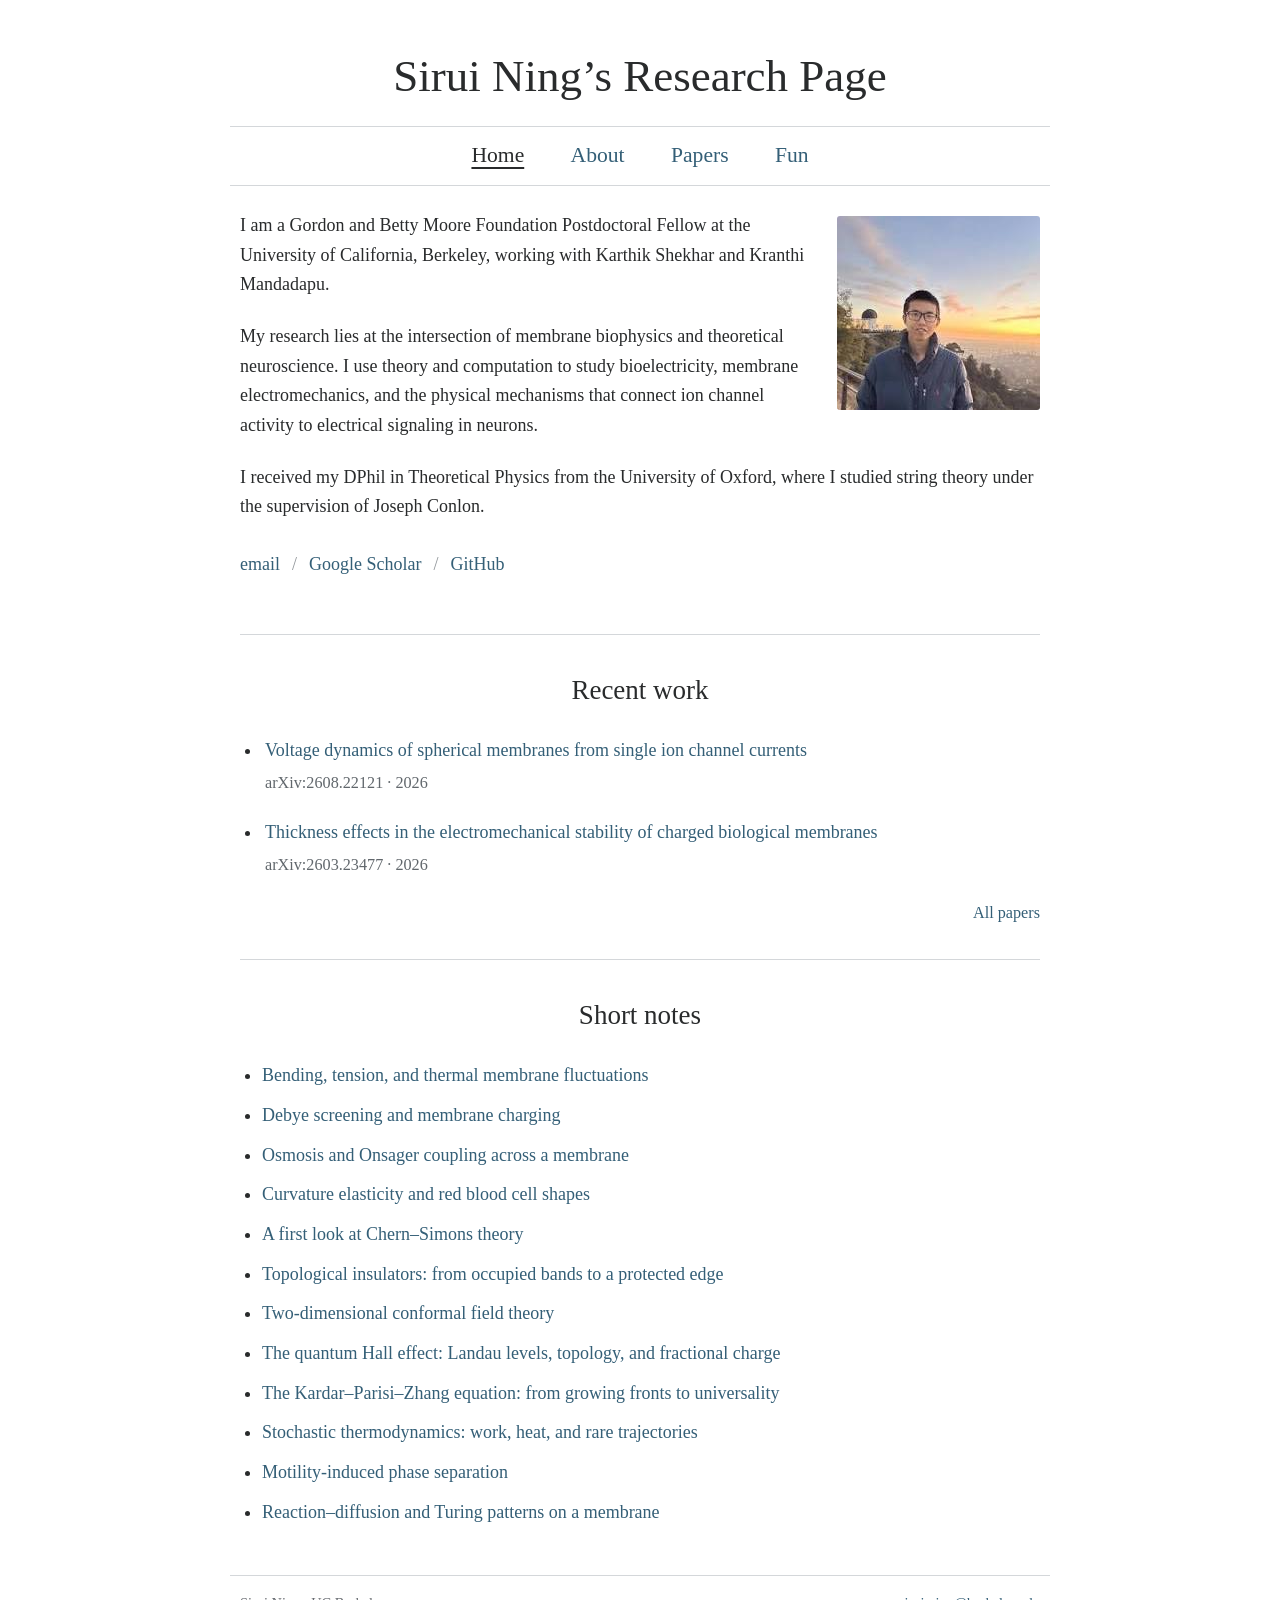
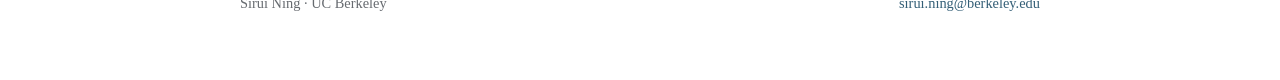
==== index.html @ 6ec88bf2 "Expand red cell shape calculations and use a topic-based note title Expand the note from 3 to 19 pag" ====
<!doctype html>
<html lang="en"><head>
<meta charset="utf-8"><meta name="viewport" content="width=device-width, initial-scale=1">
<meta name="description" content="Sirui Ning is a Gordon and Betty Moore Foundation Postdoctoral Fellow at UC Berkeley, working at the intersection of membrane biophysics and theoretical neuroscience.">
<title>Sirui Ning — Research</title>
<link rel="canonical" href="https://siruining-deep.github.io/">
<link rel="stylesheet" href="styles.css">
</head><body>
<a class="skip" href="#main">Skip to content</a>
<div class="page"><header><h1>Sirui Ning’s Research Page</h1><nav aria-label="Main navigation"><a href="index.html" aria-current="page">Home</a><a href="about.html">About</a><a href="papers.html">Papers</a><a href="fun.html">Fun</a></nav></header>
<main id="main">
<section class="biography" aria-label="Introduction">
<img class="portrait" src="sirui-ning.jpg" alt="Sirui Ning" width="203" height="194" decoding="async">
<p>I am a Gordon and Betty Moore Foundation Postdoctoral Fellow at the University of California, Berkeley, working with Karthik Shekhar and Kranthi Mandadapu.</p>
<p>My research lies at the intersection of membrane biophysics and theoretical neuroscience. I use theory and computation to study bioelectricity, membrane electromechanics, and the physical mechanisms that connect ion channel activity to electrical signaling in neurons.</p>
<p>I received my DPhil in Theoretical Physics from the University of Oxford, where I studied string theory under the supervision of Joseph Conlon.</p>
<p class="links"><a href="mailto:sirui.ning@berkeley.edu">email</a><a href="https://scholar.google.com/citations?user=Ehlln0UAAAAJ&amp;hl=en">Google Scholar</a><a href="https://github.com/siruining-deep">GitHub</a></p>
</section>
<section aria-labelledby="recent-title"><h2 id="recent-title">Recent work</h2>
<ul class="recent-papers"><li><a href="https://arxiv.org/abs/2608.22121">Voltage dynamics of spherical membranes from single ion channel currents</a><span class="paper-meta">arXiv:2608.22121 · 2026</span></li><li><a href="https://arxiv.org/abs/2603.23477">Thickness effects in the electromechanical stability of charged biological membranes</a><span class="paper-meta">arXiv:2603.23477 · 2026</span></li></ul><p class="section-link"><a href="papers.html">All papers</a></p></section>
<section aria-labelledby="notes-title"><h2 id="notes-title">Short notes</h2>
<ul>
<li><a href="membrane-fluctuations.pdf">Bending, tension, and thermal membrane fluctuations</a></li>
<li><a href="membrane-charging.pdf">Debye screening and membrane charging</a></li>
<li><a href="osmosis-onsager.pdf">Osmosis and Onsager coupling across a membrane</a></li>
<li><a href="ouyang-red-blood-cells.pdf">Curvature elasticity and red blood cell shapes</a></li>
<li><a href="chern-simons.pdf">A first look at Chern–Simons theory</a></li>
<li><a href="topological-insulators.pdf">Topological insulators: from occupied bands to a protected edge</a></li>
<li><a href="conformal-field-theory.pdf">Two-dimensional conformal field theory</a></li>
<li><a href="quantum-hall-effect.pdf">The quantum Hall effect: Landau levels, topology, and fractional charge</a></li>
<li><a href="kpz-equation.pdf">The Kardar–Parisi–Zhang equation: from growing fronts to universality</a></li>
<li><a href="stochastic-thermodynamics.pdf">Stochastic thermodynamics: work, heat, and rare trajectories</a></li>
<li><a href="motility-induced-phase-separation.pdf">Motility-induced phase separation</a></li>
<li><a href="turing-patterns.pdf">Reaction–diffusion and Turing patterns on a membrane</a></li>
</ul></section></main>
<footer><span>Sirui Ning · UC Berkeley</span><a href="mailto:sirui.ning@berkeley.edu">sirui.ning@berkeley.edu</a></footer>
</div></body></html>
---- styles.css ----
:root { color-scheme: light; --ink: #292b2c; --link: #345f77; --line: #d4d7da; }
* { box-sizing: border-box; }
html { font-size: 18px; }
body { margin: 0; background: #fff; color: var(--ink); font-family: Georgia, 'Times New Roman', serif; line-height: 1.65; }
.page { width: min(820px, calc(100% - 40px)); margin: 48px auto 64px; }
header h1 { margin: 0 0 22px; text-align: center; font-size: clamp(1.8rem, 5vw, 2.5rem); font-weight: 400; line-height: 1.25; }
nav { display: flex; justify-content: center; flex-wrap: wrap; gap: 8px clamp(8px, 3vw, 56px); padding: 9px 0; border-block: 1px solid var(--line); }
nav a { padding: 2px 4px; font-size: 1.2rem; }
a { color: var(--link); text-decoration: none; text-underline-offset: 5px; }
a:hover, a:focus-visible { text-decoration: underline; }
a:focus-visible { outline: 2px solid var(--link); outline-offset: 4px; }
nav a[aria-current='page'] { color: var(--ink); text-decoration: underline; }
main { padding: 25px 10px 0; min-height: 360px; }
p { margin: 0 0 22px; }
h2 { margin: 32px 0 24px; font-weight: 400; font-size: 1.5rem; text-align: center; }
section + section { margin-top: 32px; padding-top: 1px; border-top: 1px solid var(--line); }
.intro { max-width: 620px; }
.biography { display: flow-root; }
.portrait { float: right; width: 203px; max-width: 100%; height: auto; margin: 5px 0 20px 28px; border-radius: 3px; }
@media (max-width: 540px) { .portrait { float: none; display: block; margin: 0 auto 24px; } }
.pending { color: #666b70; }
.links { display: flex; flex-wrap: wrap; gap: 8px 0; font-size: 1rem; margin-top: 28px; }
.links > a + a::before { content: '/'; margin-inline: 12px; color: #92979b; display: inline-block; }
.file-label { font-size: .85em; }
.draft { margin: 0 0 24px; color: #676b70; font: .78rem/1.5 system-ui, sans-serif; }
ul { padding-left: 22px; }
li { margin-bottom: 10px; }
footer { display: flex; justify-content: space-between; flex-wrap: wrap; gap: 8px 20px; margin-top: 48px; padding: 16px 10px 0; border-top: 1px solid var(--line); color: #676b70; font-size: .8rem; }
.paper-meta { display: block; color: #61676c; font-size: .9rem; line-height: 1.55; margin-top: 5px; }
.recent-papers { padding-left: 22px; }
.recent-papers li { margin-bottom: 22px; padding-left: 3px; }
.section-link { text-align: right; font-size: .9rem; }
.paper-list { padding-left: 25px; }
.paper-list li { padding: 0 0 25px 5px; margin-bottom: 25px; border-bottom: 1px solid #e3e5e7; }
.paper-list li:last-child { border-bottom: 0; padding-bottom: 0; }
.paper-list h3 { font-size: 1.05rem; font-weight: 400; line-height: 1.5; margin: 0 0 7px; }
.paper-list p { margin-bottom: 0; }
.authors { font-size: .95rem; }
.papers-intro { margin-bottom: 0; }
.timeline { margin: 0; }
.timeline > div { display: grid; grid-template-columns: 135px 1fr; gap: 20px; margin-bottom: 25px; }
.timeline dt, .detail { color: #61676c; font-size: .9rem; }
.timeline dd { margin: 0; }
.timeline strong { font-weight: 400; }
@media (max-width: 540px) { .timeline > div { grid-template-columns: 1fr; gap: 3px; } .links > a + a::before { margin-inline: 9px; } }
.skip { position: absolute; left: 12px; top: -100px; padding: 8px; background: #fff; }
.skip:focus { top: 12px; }
@media (max-width: 540px) { .page { margin-top: 30px; } main { padding-inline: 0; } nav { gap: 8px 12px; } header h1 { margin-bottom: 20px; } }
@media print { .page { width: 100%; margin: 0; } nav, .draft, .skip { display: none; } }

.fun-page > h2 { margin-top: 6px; }
.fun-paper { margin-top: 34px; padding-top: 28px; border-top: 1px solid var(--line); }
.fun-paper h3 { margin: 0 0 12px; font-size: 1.3rem; font-weight: 400; line-height: 1.4; }
.fun-citation { margin-bottom: 18px; line-height: 1.5; }
.fun-citation cite { font-style: italic; }
.fun-paper p { margin-bottom: 16px; }
.fun-paper .fun-connection { margin-bottom: 12px; }
.fun-connection strong { font-weight: 400; font-style: italic; }
.fun-paper .fun-links { margin-bottom: 0; font-size: .9rem; }
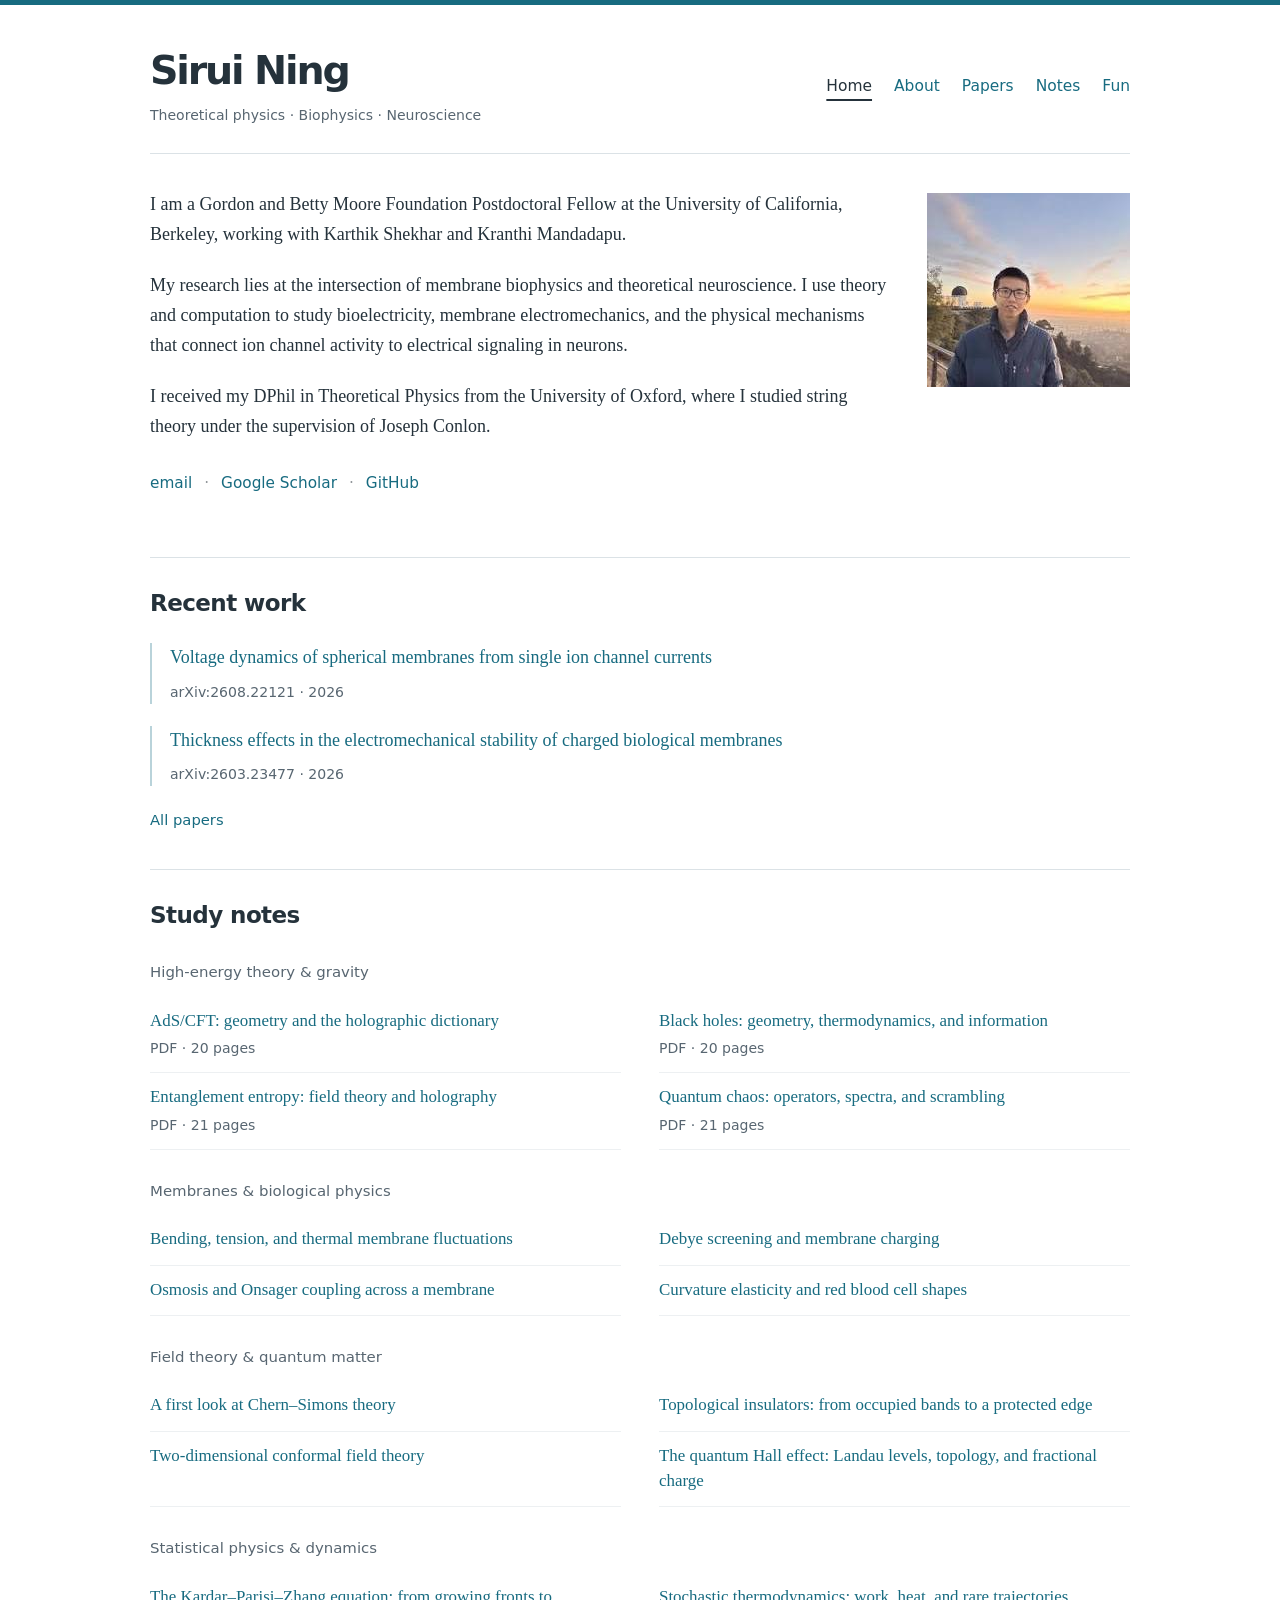
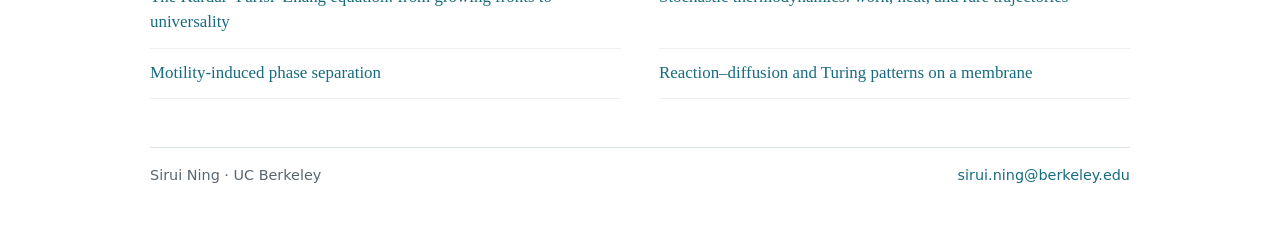
==== commit 3eefe90d: "Refresh academic layout and add four extended theory study notes Use a left-aligned masthead, compac" ====
--- a/index.html
+++ b/index.html
@@ -7,7 +7,7 @@
 <link rel="stylesheet" href="styles.css">
 </head><body>
 <a class="skip" href="#main">Skip to content</a>
-<div class="page"><header><h1>Sirui Ning’s Research Page</h1><nav aria-label="Main navigation"><a href="index.html" aria-current="page">Home</a><a href="about.html">About</a><a href="papers.html">Papers</a><a href="fun.html">Fun</a></nav></header>
+<div class="page"><header><div class="identity"><h1><a href="index.html">Sirui Ning</a></h1><p>Theoretical physics · Biophysics · Neuroscience</p></div><nav aria-label="Main navigation"><a href="index.html" aria-current="page">Home</a><a href="about.html">About</a><a href="papers.html">Papers</a><a href="index.html#notes-title">Notes</a><a href="fun.html">Fun</a></nav></header>
 <main id="main">
 <section class="biography" aria-label="Introduction">
 <img class="portrait" src="sirui-ning.jpg" alt="Sirui Ning" width="203" height="194" decoding="async">
@@ -18,16 +18,24 @@
 </section>
 <section aria-labelledby="recent-title"><h2 id="recent-title">Recent work</h2>
 <ul class="recent-papers"><li><a href="https://arxiv.org/abs/2608.22121">Voltage dynamics of spherical membranes from single ion channel currents</a><span class="paper-meta">arXiv:2608.22121 · 2026</span></li><li><a href="https://arxiv.org/abs/2603.23477">Thickness effects in the electromechanical stability of charged biological membranes</a><span class="paper-meta">arXiv:2603.23477 · 2026</span></li></ul><p class="section-link"><a href="papers.html">All papers</a></p></section>
-<section aria-labelledby="notes-title"><h2 id="notes-title">Short notes</h2>
-<ul>
+<section aria-labelledby="notes-title"><h2 id="notes-title">Study notes</h2>
+<h3 class="notes-group">High-energy theory &amp; gravity</h3><ul class="notes-list">
+<li><a href="ads-cft.pdf">AdS/CFT: geometry and the holographic dictionary</a><span class="note-detail">PDF · 20 pages</span></li>
+<li><a href="black-holes.pdf">Black holes: geometry, thermodynamics, and information</a><span class="note-detail">PDF · 20 pages</span></li>
+<li><a href="entanglement-entropy.pdf">Entanglement entropy: field theory and holography</a><span class="note-detail">PDF · 21 pages</span></li>
+<li><a href="quantum-chaos.pdf">Quantum chaos: operators, spectra, and scrambling</a><span class="note-detail">PDF · 21 pages</span></li>
+</ul>
+<h3 class="notes-group">Membranes &amp; biological physics</h3><ul class="notes-list">
 <li><a href="membrane-fluctuations.pdf">Bending, tension, and thermal membrane fluctuations</a></li>
 <li><a href="membrane-charging.pdf">Debye screening and membrane charging</a></li>
 <li><a href="osmosis-onsager.pdf">Osmosis and Onsager coupling across a membrane</a></li>
 <li><a href="ouyang-red-blood-cells.pdf">Curvature elasticity and red blood cell shapes</a></li>
+</ul><h3 class="notes-group">Field theory &amp; quantum matter</h3><ul class="notes-list">
 <li><a href="chern-simons.pdf">A first look at Chern–Simons theory</a></li>
 <li><a href="topological-insulators.pdf">Topological insulators: from occupied bands to a protected edge</a></li>
 <li><a href="conformal-field-theory.pdf">Two-dimensional conformal field theory</a></li>
 <li><a href="quantum-hall-effect.pdf">The quantum Hall effect: Landau levels, topology, and fractional charge</a></li>
+</ul><h3 class="notes-group">Statistical physics &amp; dynamics</h3><ul class="notes-list">
 <li><a href="kpz-equation.pdf">The Kardar–Parisi–Zhang equation: from growing fronts to universality</a></li>
 <li><a href="stochastic-thermodynamics.pdf">Stochastic thermodynamics: work, heat, and rare trajectories</a></li>
 <li><a href="motility-induced-phase-separation.pdf">Motility-induced phase separation</a></li>
--- a/styles.css
+++ b/styles.css
@@ -1,35 +1,35 @@
-:root { color-scheme: light; --ink: #292b2c; --link: #345f77; --line: #d4d7da; }
+:root { color-scheme: light; --ink: #25323b; --link: #176b80; --line: #dbe2e6; }
 * { box-sizing: border-box; }
-html { font-size: 18px; }
-body { margin: 0; background: #fff; color: var(--ink); font-family: Georgia, 'Times New Roman', serif; line-height: 1.65; }
-.page { width: min(820px, calc(100% - 40px)); margin: 48px auto 64px; }
-header h1 { margin: 0 0 22px; text-align: center; font-size: clamp(1.8rem, 5vw, 2.5rem); font-weight: 400; line-height: 1.25; }
-nav { display: flex; justify-content: center; flex-wrap: wrap; gap: 8px clamp(8px, 3vw, 56px); padding: 9px 0; border-block: 1px solid var(--line); }
-nav a { padding: 2px 4px; font-size: 1.2rem; }
+html { font-size: 18px; scroll-behavior: smooth; }
+body { margin: 0; border-top: 5px solid var(--link); background: #fff; color: var(--ink); font-family: Georgia, 'Times New Roman', serif; line-height: 1.65; }
+.page { width: min(980px, calc(100% - 48px)); margin: 42px auto 48px; }
+header { display: flex; align-items: center; justify-content: space-between; gap: 24px; padding-bottom: 27px; border-bottom: 1px solid var(--line); }
+header h1 { margin: 0; font: 600 clamp(1.8rem, 4vw, 2.2rem)/1.2 system-ui, sans-serif; letter-spacing: -.055em; }
+header h1 a { color: var(--ink); }
+.identity p { margin: 9px 0 0; color: #586671; font: .78rem/1.6 system-ui, sans-serif; }
+nav { display: flex; flex-wrap: wrap; gap: 8px 22px; }
+nav a { font: .86rem/1.7 system-ui, sans-serif; padding: 8px 0; }
+nav a[aria-current='page'] { color: var(--ink); text-decoration: underline; text-decoration-thickness: 2px; text-underline-offset: 8px; }
 a { color: var(--link); text-decoration: none; text-underline-offset: 5px; }
 a:hover, a:focus-visible { text-decoration: underline; }
 a:focus-visible { outline: 2px solid var(--link); outline-offset: 4px; }
-nav a[aria-current='page'] { color: var(--ink); text-decoration: underline; }
-main { padding: 25px 10px 0; min-height: 360px; }
+main { padding: 36px 0 0; min-height: 360px; }
 p { margin: 0 0 22px; }
-h2 { margin: 32px 0 24px; font-weight: 400; font-size: 1.5rem; text-align: center; }
-section + section { margin-top: 32px; padding-top: 1px; border-top: 1px solid var(--line); }
+h2 { text-align: left; font: 600 1.28rem/1.35 system-ui, sans-serif; letter-spacing: -.025em; margin: 29px 0 24px; }
+section + section { margin-top: 38px; padding-top: 1px; border-top: 1px solid var(--line); }
 .intro { max-width: 620px; }
 .biography { display: flow-root; }
-.portrait { float: right; width: 203px; max-width: 100%; height: auto; margin: 5px 0 20px 28px; border-radius: 3px; }
-@media (max-width: 540px) { .portrait { float: none; display: block; margin: 0 auto 24px; } }
-.pending { color: #666b70; }
-.links { display: flex; flex-wrap: wrap; gap: 8px 0; font-size: 1rem; margin-top: 28px; }
-.links > a + a::before { content: '/'; margin-inline: 12px; color: #92979b; display: inline-block; }
+.portrait { float: right; width: 203px; max-width: 100%; height: auto; margin: 3px 0 24px 38px; }
+.links { display: flex; flex-wrap: wrap; gap: 8px 0; font: .85rem/1.8 system-ui, sans-serif; margin-top: 28px; }
+.links > a + a::before { content: '·'; margin-inline: 12px; color: #92979b; display: inline-block; }
 .file-label { font-size: .85em; }
-.draft { margin: 0 0 24px; color: #676b70; font: .78rem/1.5 system-ui, sans-serif; }
 ul { padding-left: 22px; }
 li { margin-bottom: 10px; }
-footer { display: flex; justify-content: space-between; flex-wrap: wrap; gap: 8px 20px; margin-top: 48px; padding: 16px 10px 0; border-top: 1px solid var(--line); color: #676b70; font-size: .8rem; }
-.paper-meta { display: block; color: #61676c; font-size: .9rem; line-height: 1.55; margin-top: 5px; }
-.recent-papers { padding-left: 22px; }
-.recent-papers li { margin-bottom: 22px; padding-left: 3px; }
-.section-link { text-align: right; font-size: .9rem; }
+footer { display: flex; justify-content: space-between; flex-wrap: wrap; gap: 8px 20px; margin-top: 48px; padding: 16px 0 0; border-top: 1px solid var(--line); color: #586671; font: .8rem/1.65 system-ui, sans-serif; }
+.paper-meta { display: block; color: #586671; font: .78rem/1.6 system-ui, sans-serif; margin-top: 8px; }
+.recent-papers { list-style: none; padding: 0; }
+.recent-papers li { margin-bottom: 22px; padding-left: 18px; border-left: 2px solid #b9d3da; }
+.section-link { font: .82rem/1.6 system-ui, sans-serif; }
 .paper-list { padding-left: 25px; }
 .paper-list li { padding: 0 0 25px 5px; margin-bottom: 25px; border-bottom: 1px solid #e3e5e7; }
 .paper-list li:last-child { border-bottom: 0; padding-bottom: 0; }
@@ -37,17 +37,15 @@
 .paper-list p { margin-bottom: 0; }
 .authors { font-size: .95rem; }
 .papers-intro { margin-bottom: 0; }
+.notes-group { margin: 30px 0 13px; color: #586671; font: 500 .83rem/1.5 system-ui, sans-serif; }
+.notes-list { list-style: none; padding: 0; margin: 0; display: grid; grid-template-columns: 1fr 1fr; column-gap: 38px; }
+.notes-list li { padding: 11px 0 13px; margin: 0; border-bottom: 1px solid #edf0f2; font-size: .94rem; line-height: 1.5; }
+.note-detail { display: block; color: #586671; margin-top: 5px; font: .78rem/1.5 system-ui, sans-serif; }
 .timeline { margin: 0; }
 .timeline > div { display: grid; grid-template-columns: 135px 1fr; gap: 20px; margin-bottom: 25px; }
-.timeline dt, .detail { color: #61676c; font-size: .9rem; }
+.timeline dt, .detail { color: #586671; font-size: .9rem; }
 .timeline dd { margin: 0; }
 .timeline strong { font-weight: 400; }
-@media (max-width: 540px) { .timeline > div { grid-template-columns: 1fr; gap: 3px; } .links > a + a::before { margin-inline: 9px; } }
-.skip { position: absolute; left: 12px; top: -100px; padding: 8px; background: #fff; }
-.skip:focus { top: 12px; }
-@media (max-width: 540px) { .page { margin-top: 30px; } main { padding-inline: 0; } nav { gap: 8px 12px; } header h1 { margin-bottom: 20px; } }
-@media print { .page { width: 100%; margin: 0; } nav, .draft, .skip { display: none; } }
-
 .fun-page > h2 { margin-top: 6px; }
 .fun-paper { margin-top: 34px; padding-top: 28px; border-top: 1px solid var(--line); }
 .fun-paper h3 { margin: 0 0 12px; font-size: 1.3rem; font-weight: 400; line-height: 1.4; }
@@ -57,3 +55,10 @@
 .fun-paper .fun-connection { margin-bottom: 12px; }
 .fun-connection strong { font-weight: 400; font-style: italic; }
 .fun-paper .fun-links { margin-bottom: 0; font-size: .9rem; }
+.skip { position: absolute; left: 12px; top: -100px; padding: 8px; background: #fff; }
+.skip:focus { top: 12px; }
+@media (max-width: 800px) { header { align-items: flex-start; flex-direction: column; gap: 18px; } nav { gap: 8px 26px; } .portrait { width: 170px; margin-left: 25px; } .notes-list { column-gap: 25px; } }
+@media (max-width: 540px) { .page { width: calc(100% - 36px); margin-top: 27px; } .portrait { width: 170px; margin: 3px 0 16px 20px; } .biography p { font-size: .95rem; } .notes-list { grid-template-columns: 1fr; } nav { gap: 8px 24px; } .identity p { font-size: .78rem; } .timeline > div { grid-template-columns: 1fr; gap: 3px; } .links > a + a::before { margin-inline: 9px; } }
+@media (max-width: 420px) { .portrait { float: none; margin: 0 0 22px; } }
+@media (prefers-reduced-motion: reduce) { html { scroll-behavior: auto; } }
+@media print { .page { width: 100%; margin: 0; } body { border: 0; } header { display: block; } nav, .skip { display: none; } }
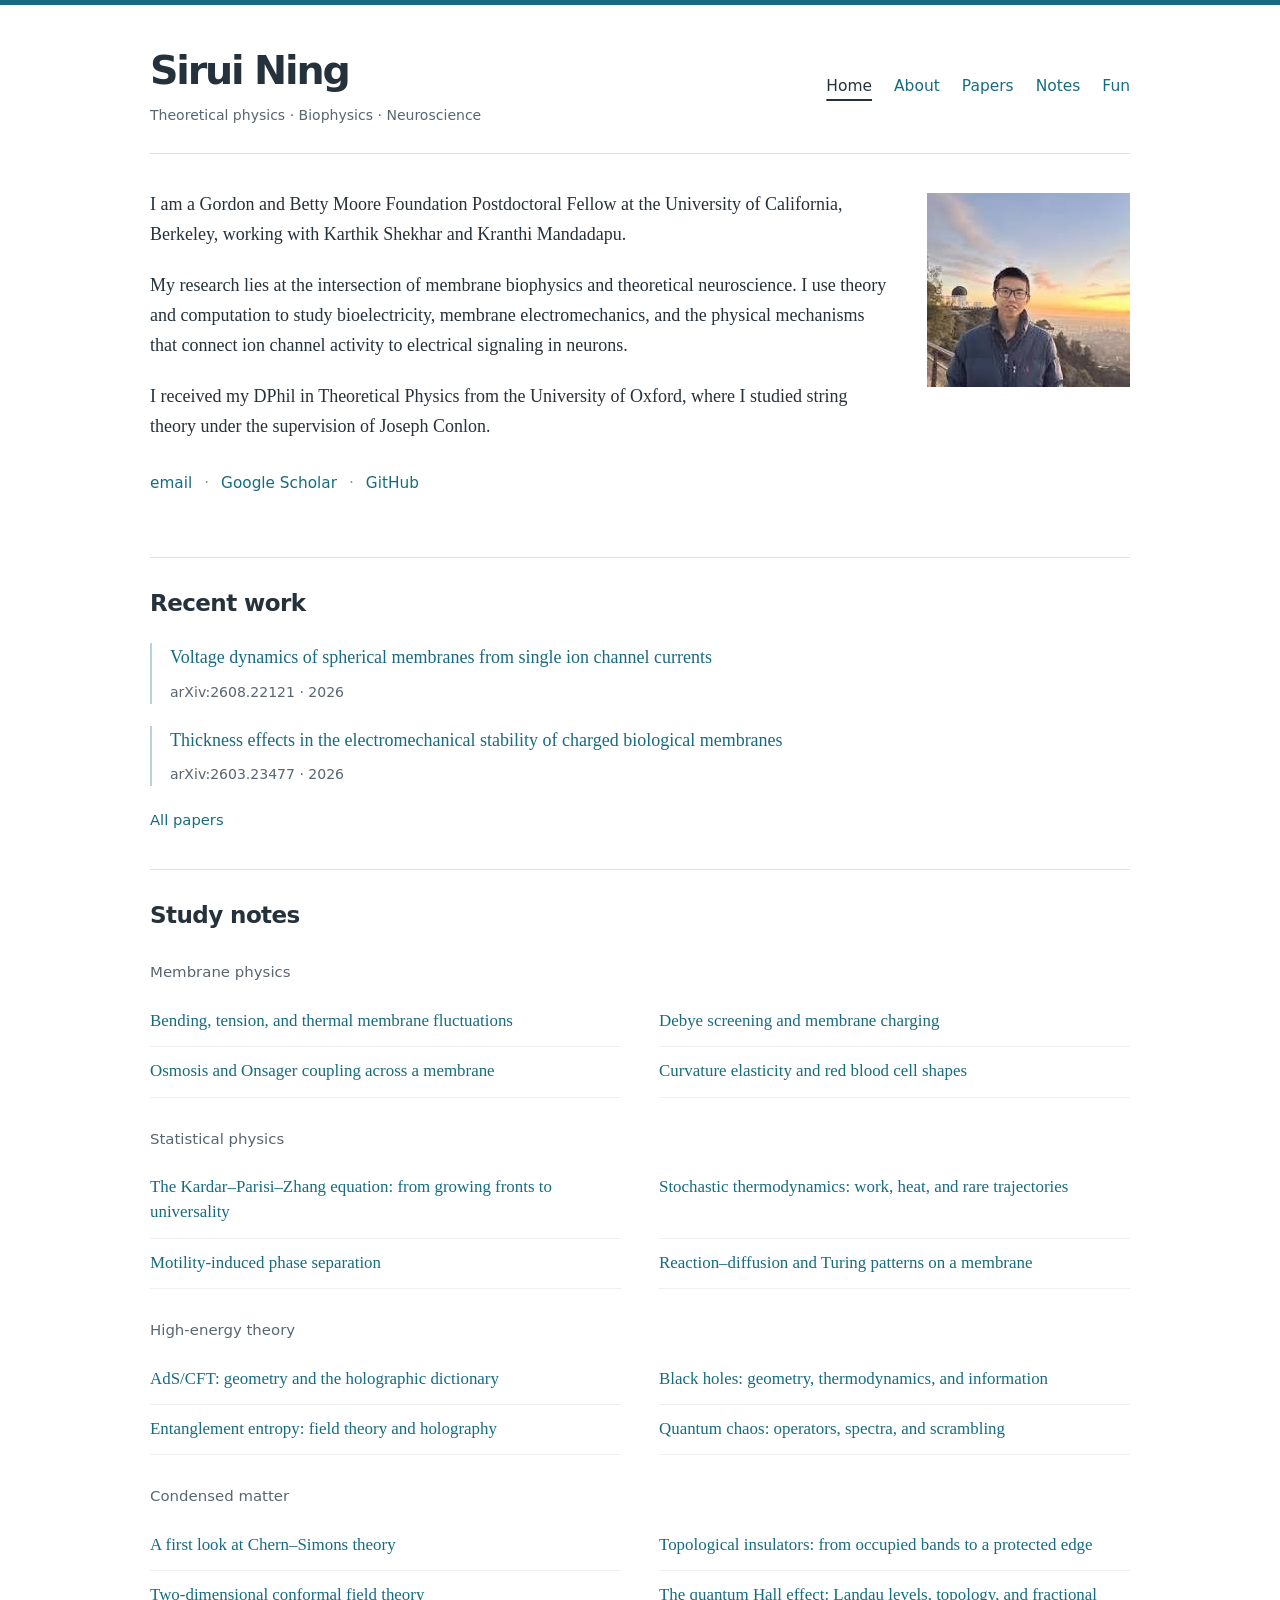
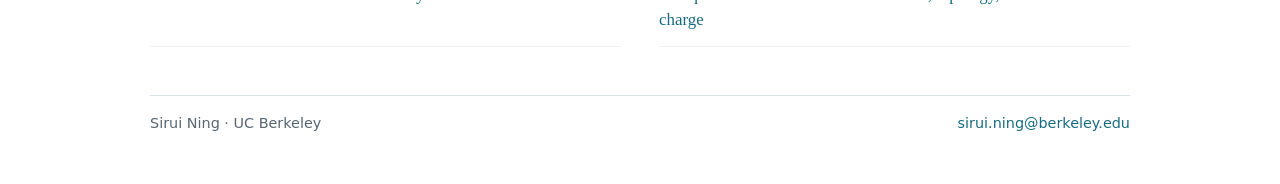
==== commit cc6e9d56: "Reorder study-note groups and remove PDF page-count labels" ====
--- a/index.html
+++ b/index.html
@@ -19,27 +19,29 @@
 <section aria-labelledby="recent-title"><h2 id="recent-title">Recent work</h2>
 <ul class="recent-papers"><li><a href="https://arxiv.org/abs/2608.22121">Voltage dynamics of spherical membranes from single ion channel currents</a><span class="paper-meta">arXiv:2608.22121 · 2026</span></li><li><a href="https://arxiv.org/abs/2603.23477">Thickness effects in the electromechanical stability of charged biological membranes</a><span class="paper-meta">arXiv:2603.23477 · 2026</span></li></ul><p class="section-link"><a href="papers.html">All papers</a></p></section>
 <section aria-labelledby="notes-title"><h2 id="notes-title">Study notes</h2>
-<h3 class="notes-group">High-energy theory &amp; gravity</h3><ul class="notes-list">
-<li><a href="ads-cft.pdf">AdS/CFT: geometry and the holographic dictionary</a><span class="note-detail">PDF · 20 pages</span></li>
-<li><a href="black-holes.pdf">Black holes: geometry, thermodynamics, and information</a><span class="note-detail">PDF · 20 pages</span></li>
-<li><a href="entanglement-entropy.pdf">Entanglement entropy: field theory and holography</a><span class="note-detail">PDF · 21 pages</span></li>
-<li><a href="quantum-chaos.pdf">Quantum chaos: operators, spectra, and scrambling</a><span class="note-detail">PDF · 21 pages</span></li>
-</ul>
-<h3 class="notes-group">Membranes &amp; biological physics</h3><ul class="notes-list">
+<h3 class="notes-group">Membrane physics</h3><ul class="notes-list">
 <li><a href="membrane-fluctuations.pdf">Bending, tension, and thermal membrane fluctuations</a></li>
 <li><a href="membrane-charging.pdf">Debye screening and membrane charging</a></li>
 <li><a href="osmosis-onsager.pdf">Osmosis and Onsager coupling across a membrane</a></li>
 <li><a href="ouyang-red-blood-cells.pdf">Curvature elasticity and red blood cell shapes</a></li>
-</ul><h3 class="notes-group">Field theory &amp; quantum matter</h3><ul class="notes-list">
+</ul>
+<h3 class="notes-group">Statistical physics</h3><ul class="notes-list">
+<li><a href="kpz-equation.pdf">The Kardar–Parisi–Zhang equation: from growing fronts to universality</a></li>
+<li><a href="stochastic-thermodynamics.pdf">Stochastic thermodynamics: work, heat, and rare trajectories</a></li>
+<li><a href="motility-induced-phase-separation.pdf">Motility-induced phase separation</a></li>
+<li><a href="turing-patterns.pdf">Reaction–diffusion and Turing patterns on a membrane</a></li>
+</ul>
+<h3 class="notes-group">High-energy theory</h3><ul class="notes-list">
+<li><a href="ads-cft.pdf">AdS/CFT: geometry and the holographic dictionary</a></li>
+<li><a href="black-holes.pdf">Black holes: geometry, thermodynamics, and information</a></li>
+<li><a href="entanglement-entropy.pdf">Entanglement entropy: field theory and holography</a></li>
+<li><a href="quantum-chaos.pdf">Quantum chaos: operators, spectra, and scrambling</a></li>
+</ul>
+<h3 class="notes-group">Condensed matter</h3><ul class="notes-list">
 <li><a href="chern-simons.pdf">A first look at Chern–Simons theory</a></li>
 <li><a href="topological-insulators.pdf">Topological insulators: from occupied bands to a protected edge</a></li>
 <li><a href="conformal-field-theory.pdf">Two-dimensional conformal field theory</a></li>
 <li><a href="quantum-hall-effect.pdf">The quantum Hall effect: Landau levels, topology, and fractional charge</a></li>
-</ul><h3 class="notes-group">Statistical physics &amp; dynamics</h3><ul class="notes-list">
-<li><a href="kpz-equation.pdf">The Kardar–Parisi–Zhang equation: from growing fronts to universality</a></li>
-<li><a href="stochastic-thermodynamics.pdf">Stochastic thermodynamics: work, heat, and rare trajectories</a></li>
-<li><a href="motility-induced-phase-separation.pdf">Motility-induced phase separation</a></li>
-<li><a href="turing-patterns.pdf">Reaction–diffusion and Turing patterns on a membrane</a></li>
 </ul></section></main>
 <footer><span>Sirui Ning · UC Berkeley</span><a href="mailto:sirui.ning@berkeley.edu">sirui.ning@berkeley.edu</a></footer>
 </div></body></html>
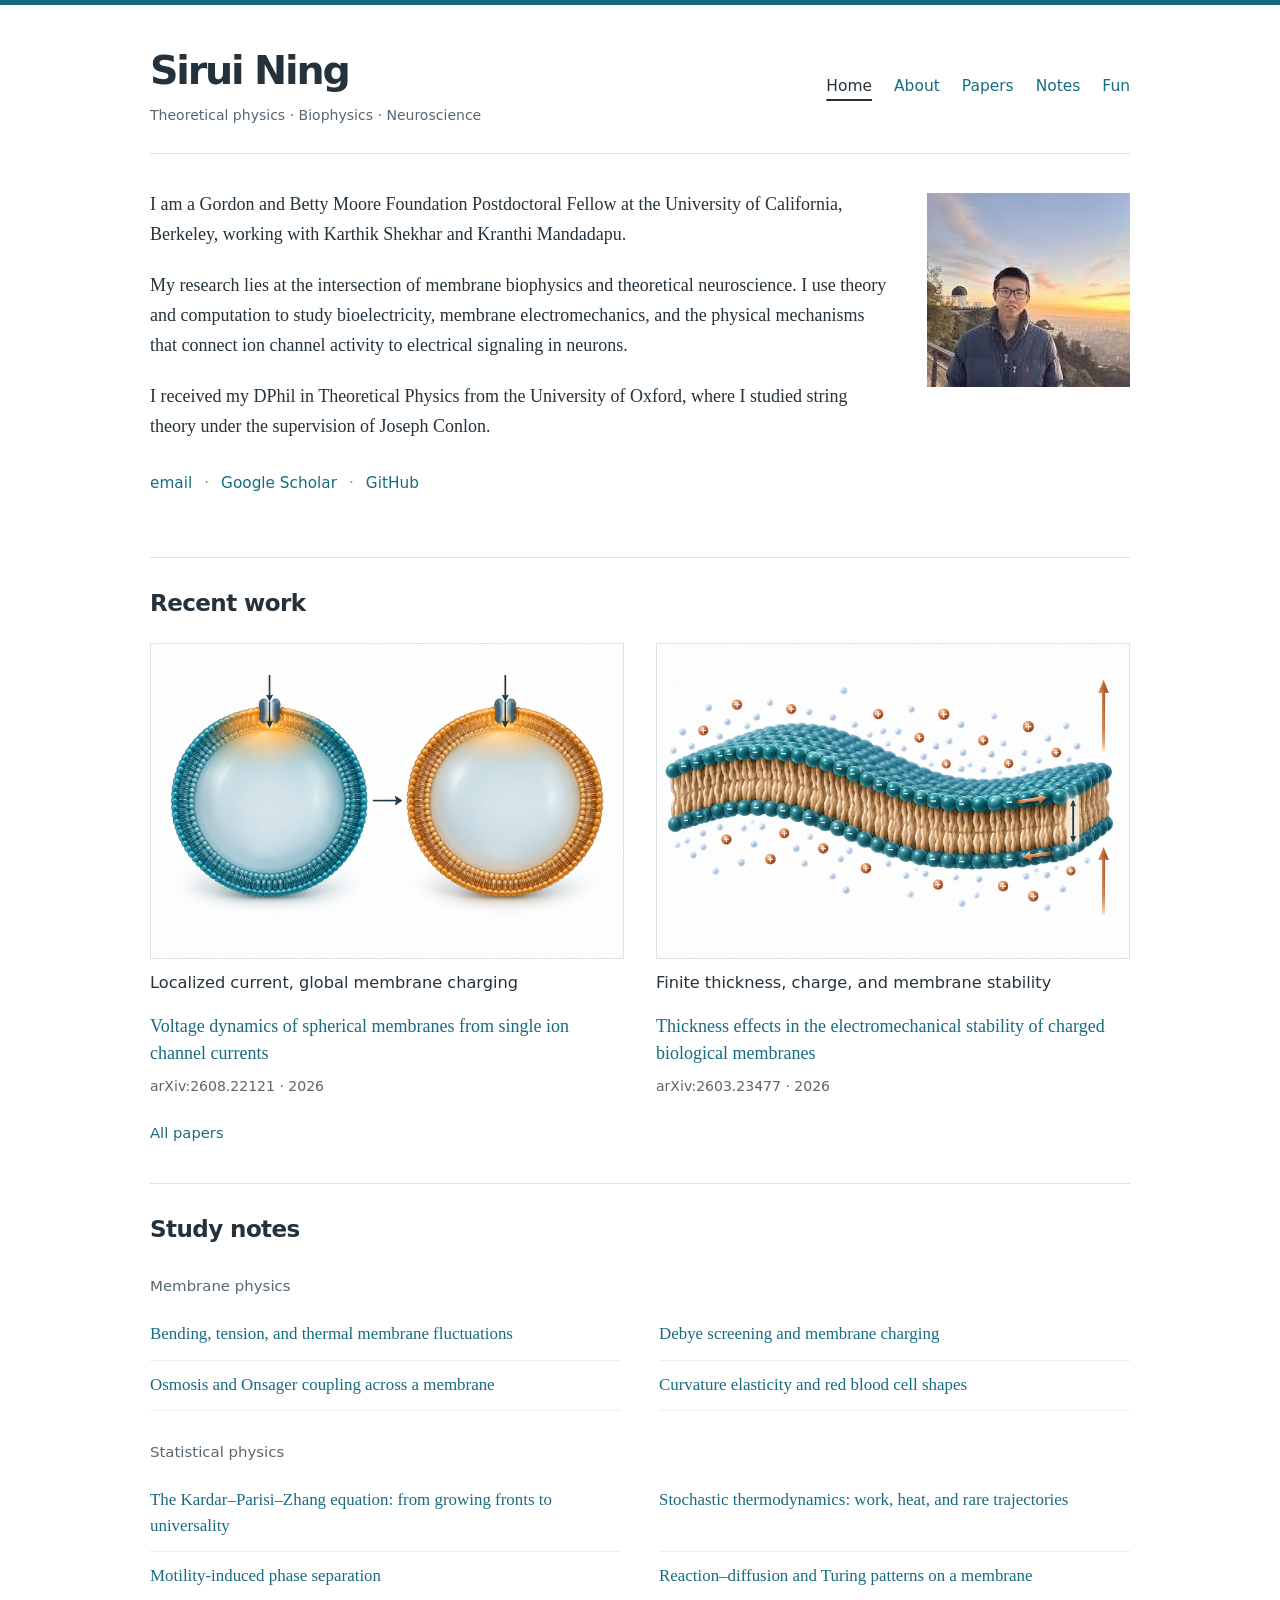
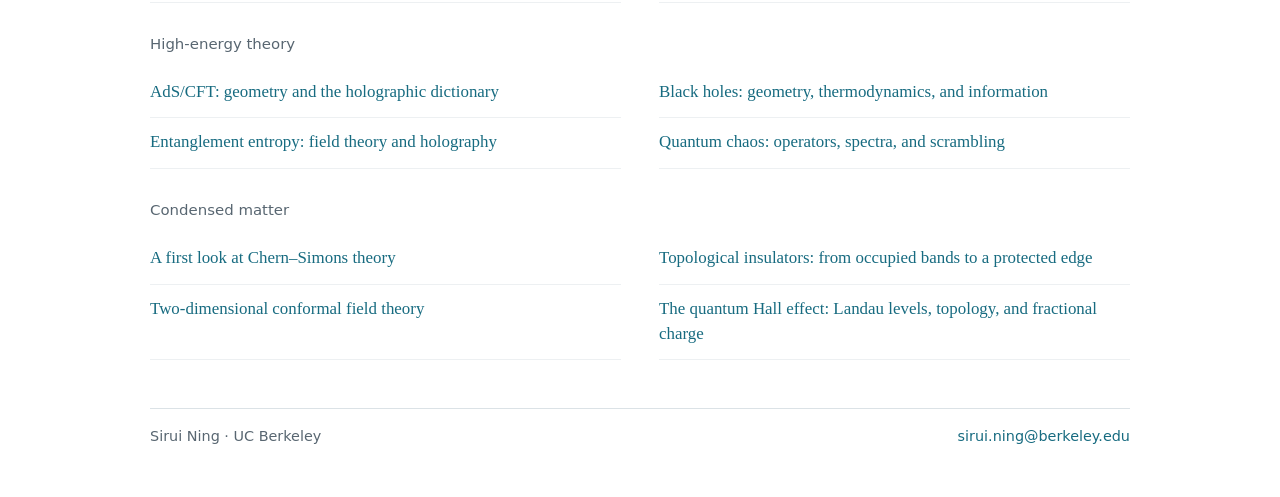
==== commit 67ce8e6d: "Add paired scientific illustrations for recent membrane research Illustrate localized single-channel" ====
--- a/index.html
+++ b/index.html
@@ -17,7 +17,24 @@
 <p class="links"><a href="mailto:sirui.ning@berkeley.edu">email</a><a href="https://scholar.google.com/citations?user=Ehlln0UAAAAJ&amp;hl=en">Google Scholar</a><a href="https://github.com/siruining-deep">GitHub</a></p>
 </section>
 <section aria-labelledby="recent-title"><h2 id="recent-title">Recent work</h2>
-<ul class="recent-papers"><li><a href="https://arxiv.org/abs/2608.22121">Voltage dynamics of spherical membranes from single ion channel currents</a><span class="paper-meta">arXiv:2608.22121 · 2026</span></li><li><a href="https://arxiv.org/abs/2603.23477">Thickness effects in the electromechanical stability of charged biological membranes</a><span class="paper-meta">arXiv:2603.23477 · 2026</span></li></ul><p class="section-link"><a href="papers.html">All papers</a></p></section>
+<ul class="recent-papers research-grid">
+<li>
+<figure class="work-figure">
+<a href="https://arxiv.org/abs/2608.22121"><img src="voltage-dynamics.png" alt="Conceptual schematic of a single ion channel producing a localized membrane-voltage response that evolves toward nearly uniform charging of a spherical vesicle." width="1536" height="1024" loading="lazy" decoding="async"></a>
+<figcaption>Localized current, global membrane charging</figcaption>
+</figure>
+<h3><a href="https://arxiv.org/abs/2608.22121">Voltage dynamics of spherical membranes from single ion channel currents</a></h3>
+<span class="paper-meta">arXiv:2608.22121 · 2026</span>
+</li>
+<li>
+<figure class="work-figure">
+<a href="https://arxiv.org/abs/2603.23477"><img src="membrane-stability.png" alt="Conceptual schematic of a charged lipid bilayer with finite thickness, surrounding counterions, and electrical forces coupled to membrane bending." width="1536" height="1024" loading="lazy" decoding="async"></a>
+<figcaption>Finite thickness, charge, and membrane stability</figcaption>
+</figure>
+<h3><a href="https://arxiv.org/abs/2603.23477">Thickness effects in the electromechanical stability of charged biological membranes</a></h3>
+<span class="paper-meta">arXiv:2603.23477 · 2026</span>
+</li>
+</ul><p class="section-link"><a href="papers.html">All papers</a></p></section>
 <section aria-labelledby="notes-title"><h2 id="notes-title">Study notes</h2>
 <h3 class="notes-group">Membrane physics</h3><ul class="notes-list">
 <li><a href="membrane-fluctuations.pdf">Bending, tension, and thermal membrane fluctuations</a></li>
--- a/styles.css
+++ b/styles.css
@@ -28,7 +28,14 @@
 footer { display: flex; justify-content: space-between; flex-wrap: wrap; gap: 8px 20px; margin-top: 48px; padding: 16px 0 0; border-top: 1px solid var(--line); color: #586671; font: .8rem/1.65 system-ui, sans-serif; }
 .paper-meta { display: block; color: #586671; font: .78rem/1.6 system-ui, sans-serif; margin-top: 8px; }
 .recent-papers { list-style: none; padding: 0; }
-.recent-papers li { margin-bottom: 22px; padding-left: 18px; border-left: 2px solid #b9d3da; }
+.research-grid { display: grid; grid-template-columns: minmax(0, 1fr) minmax(0, 1fr); gap: 32px; margin-block: 0 24px; }
+.recent-papers li { margin: 0; min-width: 0; }
+.recent-papers h3 { margin: 17px 0 0; font: 400 1rem/1.5 Georgia, 'Times New Roman', serif; }
+.work-figure { margin: 0; }
+.work-figure > a { display: block; }
+.work-figure img { display: block; width: 100%; height: auto; aspect-ratio: 3 / 2; object-fit: contain; background: #fff; border: 1px solid var(--line); }
+.work-figure figcaption { margin-top: 12px; color: var(--ink); font: 500 .9rem/1.5 system-ui, sans-serif; }
+@media (max-width: 700px) { .research-grid { grid-template-columns: 1fr; gap: 32px; } }
 .section-link { font: .82rem/1.6 system-ui, sans-serif; }
 .paper-list { padding-left: 25px; }
 .paper-list li { padding: 0 0 25px 5px; margin-bottom: 25px; border-bottom: 1px solid #e3e5e7; }
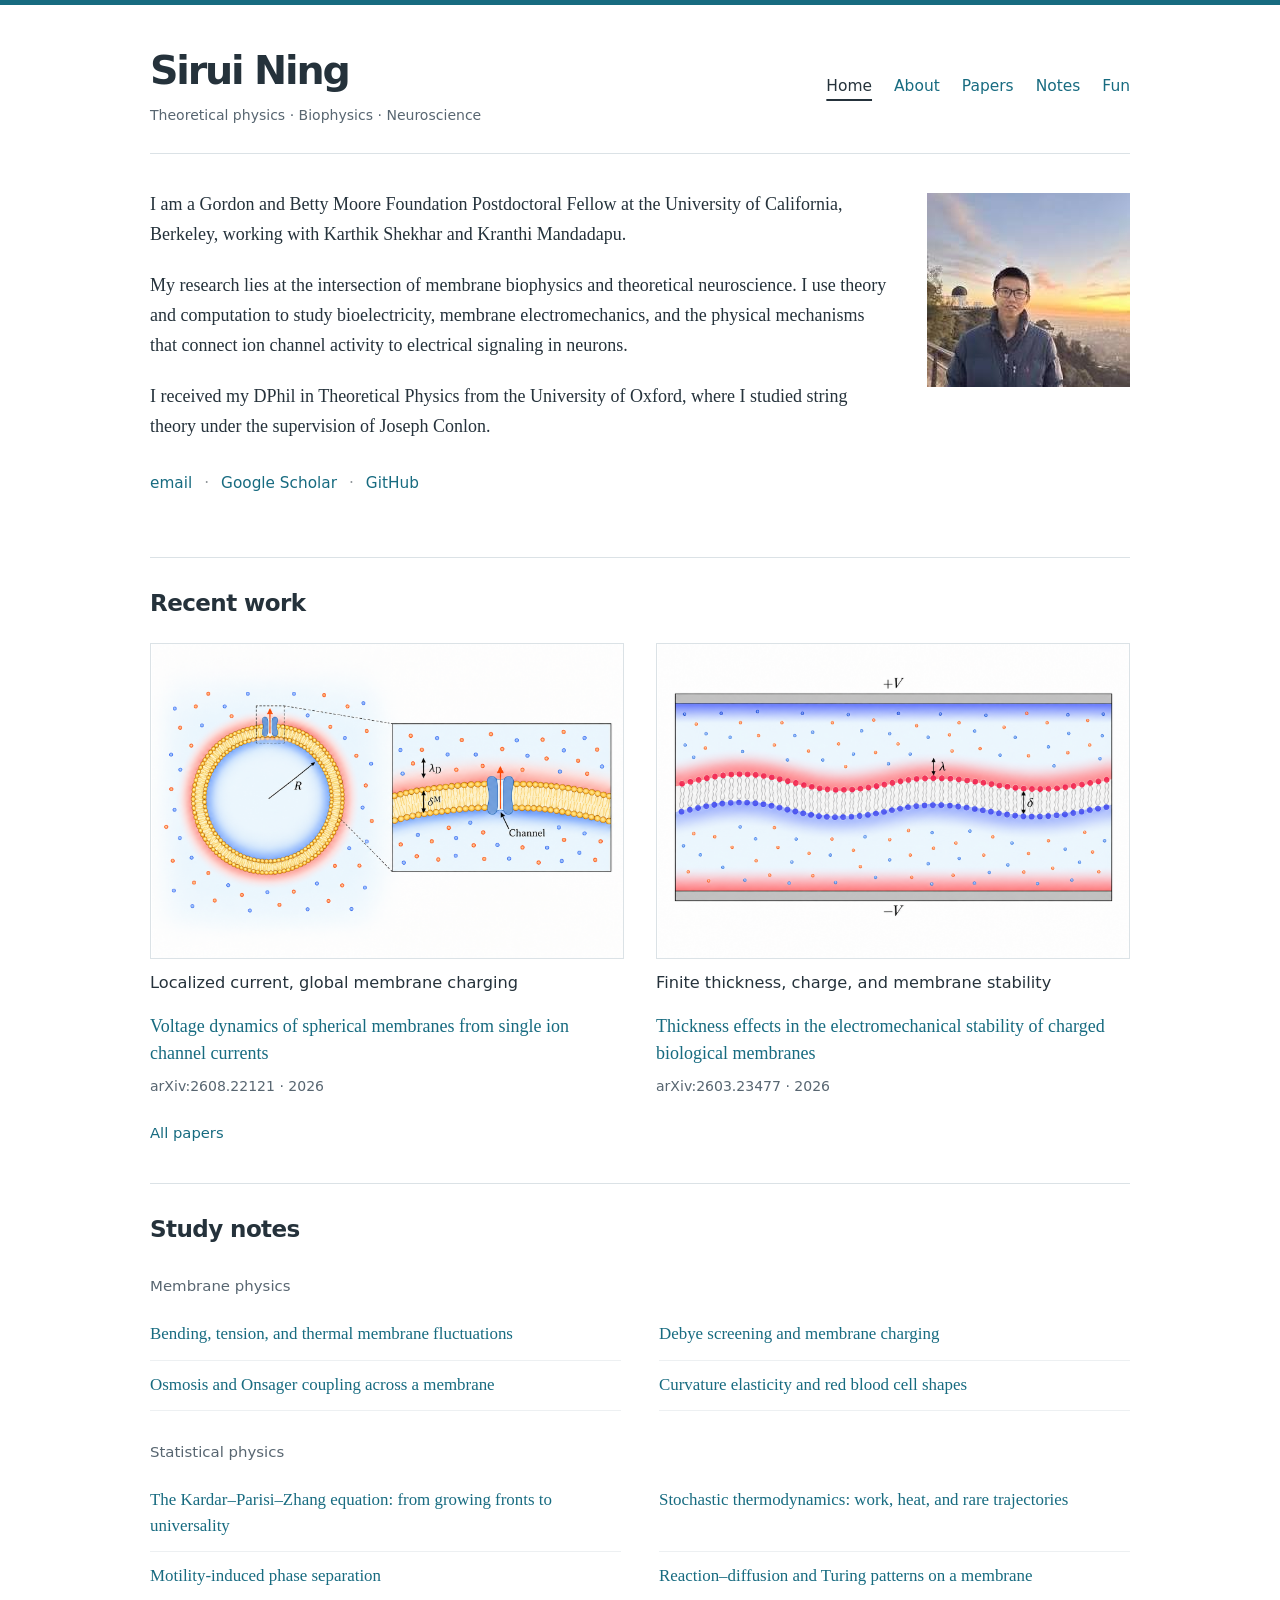
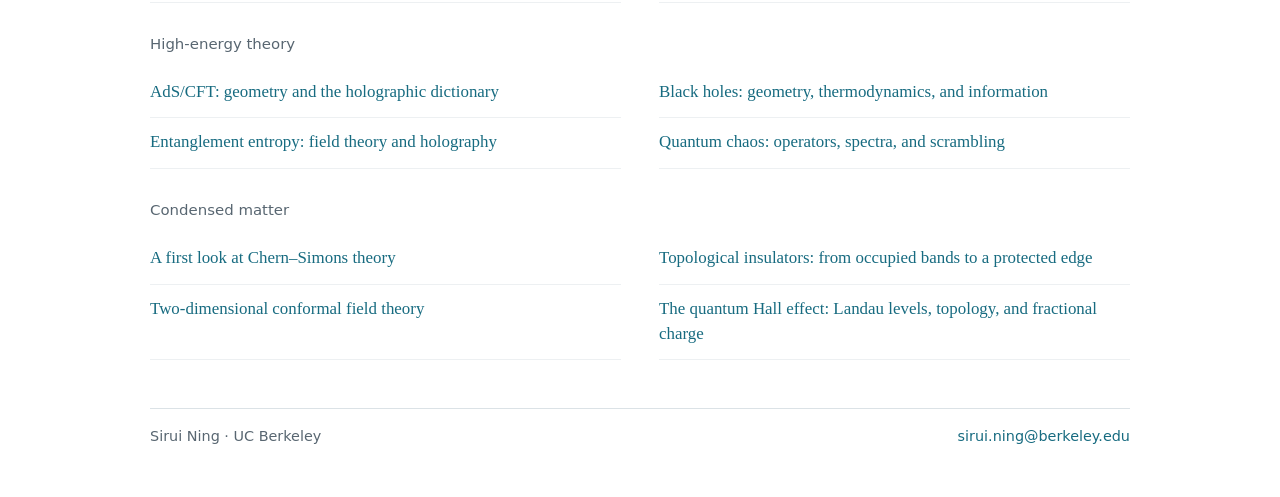
==== commit d1c0916d: "Match recent research illustrations to paper figure style" ====
--- a/index.html
+++ b/index.html
@@ -20,7 +20,7 @@
 <ul class="recent-papers research-grid">
 <li>
 <figure class="work-figure">
-<a href="https://arxiv.org/abs/2608.22121"><img src="voltage-dynamics.png" alt="Conceptual schematic of a single ion channel producing a localized membrane-voltage response that evolves toward nearly uniform charging of a spherical vesicle." width="1536" height="1024" loading="lazy" decoding="async"></a>
+<a href="https://arxiv.org/abs/2608.22121"><img src="voltage-dynamics-paper-style.png" alt="Two-dimensional schematic of a spherical lipid membrane and an enlarged ion channel, showing membrane thickness and the surrounding diffuse charge layers." width="1536" height="1024" loading="lazy" decoding="async"></a>
 <figcaption>Localized current, global membrane charging</figcaption>
 </figure>
 <h3><a href="https://arxiv.org/abs/2608.22121">Voltage dynamics of spherical membranes from single ion channel currents</a></h3>
@@ -28,7 +28,7 @@
 </li>
 <li>
 <figure class="work-figure">
-<a href="https://arxiv.org/abs/2603.23477"><img src="membrane-stability.png" alt="Conceptual schematic of a charged lipid bilayer with finite thickness, surrounding counterions, and electrical forces coupled to membrane bending." width="1536" height="1024" loading="lazy" decoding="async"></a>
+<a href="https://arxiv.org/abs/2603.23477"><img src="membrane-stability-paper-style.png" alt="Two-dimensional cross-section of a charged membrane between electrodes at positive and negative voltage, showing its finite thickness, electrolyte ions, and diffuse charge layers." width="1536" height="1024" loading="lazy" decoding="async"></a>
 <figcaption>Finite thickness, charge, and membrane stability</figcaption>
 </figure>
 <h3><a href="https://arxiv.org/abs/2603.23477">Thickness effects in the electromechanical stability of charged biological membranes</a></h3>
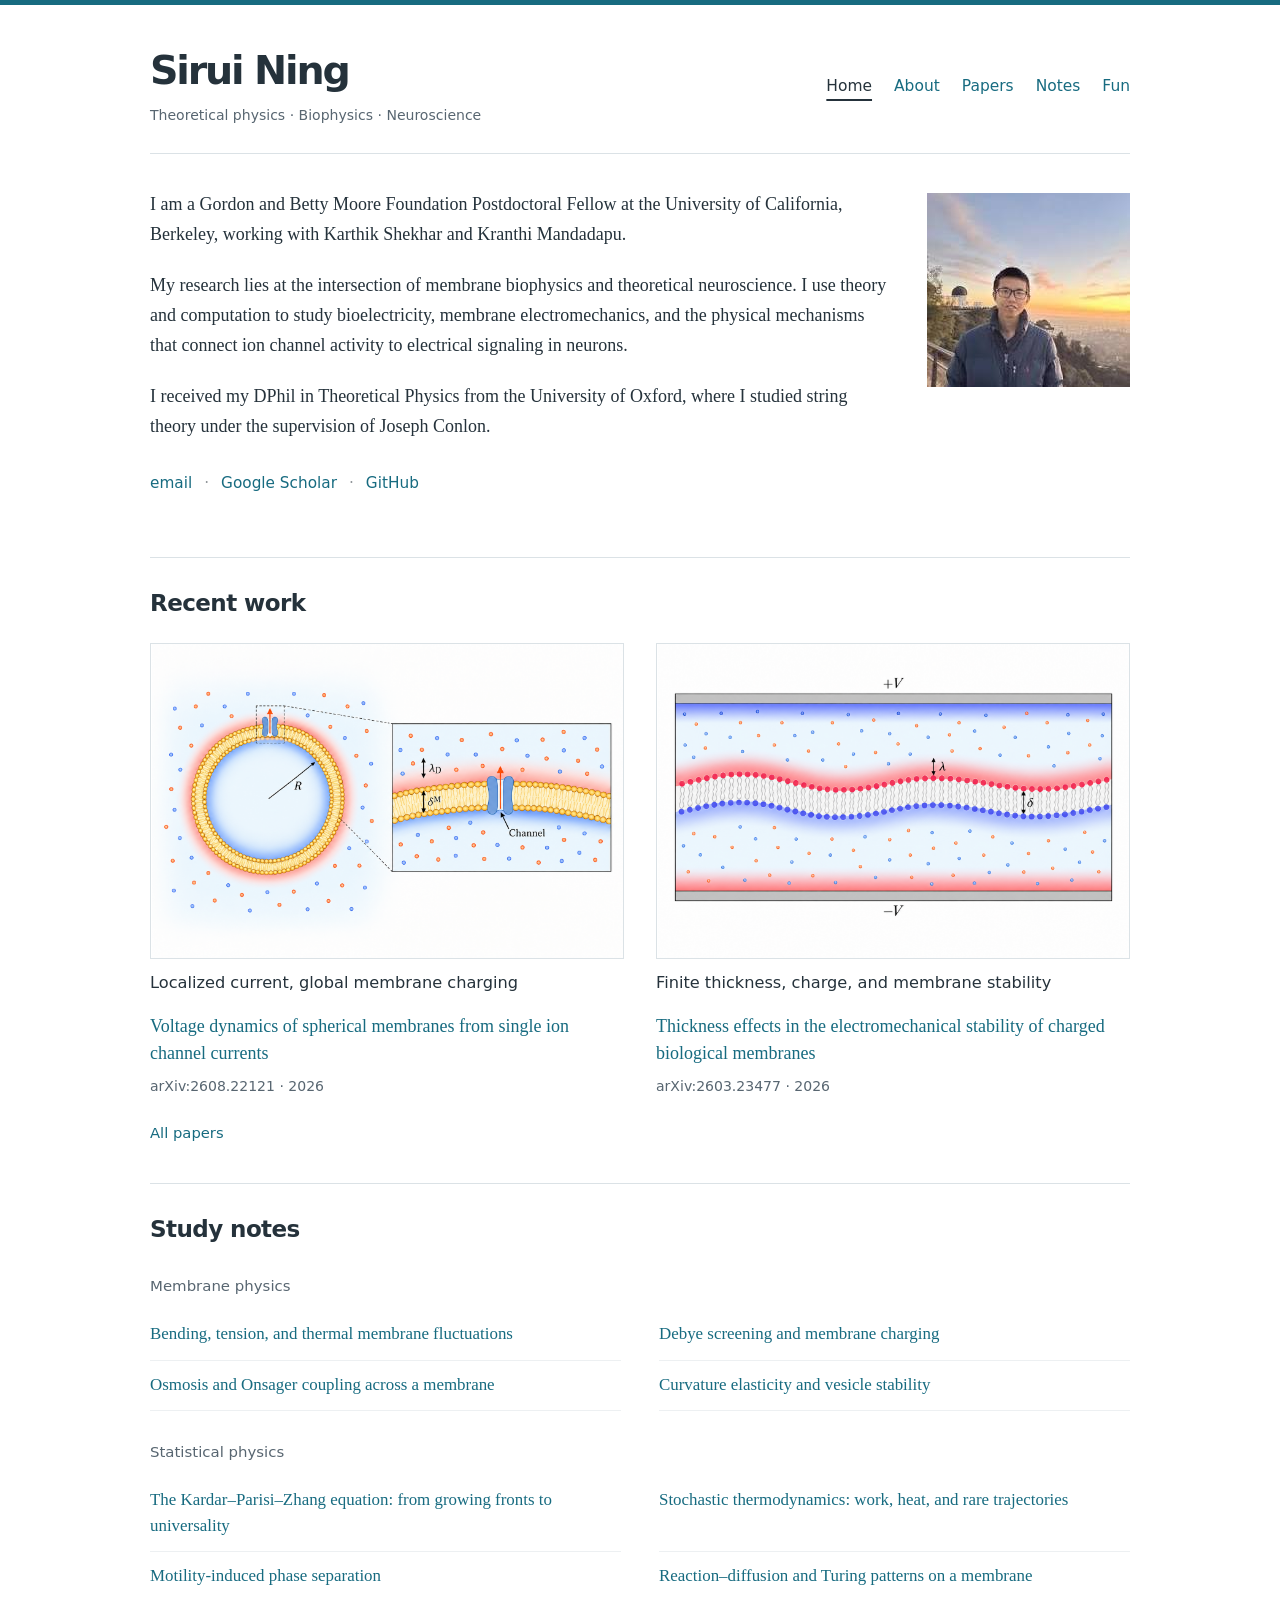
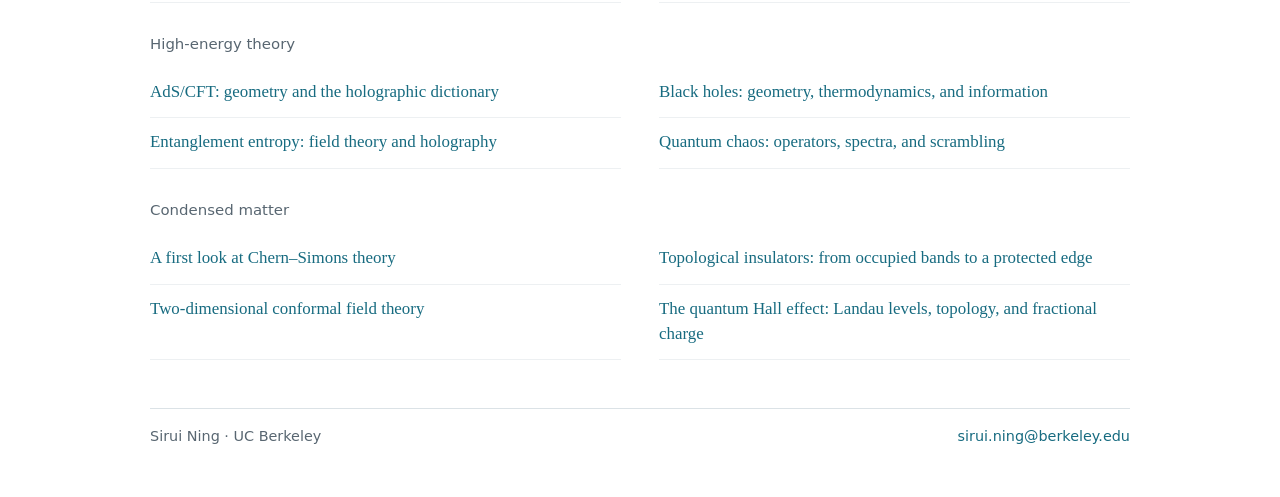
==== commit c7aed16d: "Reproduce the 1989 vesicle calculation Replace the multi-source note with a reconstruction of the 19" ====
--- a/index.html
+++ b/index.html
@@ -40,7 +40,7 @@
 <li><a href="membrane-fluctuations.pdf">Bending, tension, and thermal membrane fluctuations</a></li>
 <li><a href="membrane-charging.pdf">Debye screening and membrane charging</a></li>
 <li><a href="osmosis-onsager.pdf">Osmosis and Onsager coupling across a membrane</a></li>
-<li><a href="ouyang-red-blood-cells.pdf">Curvature elasticity and red blood cell shapes</a></li>
+<li><a href="ouyang-red-blood-cells.pdf">Curvature elasticity and vesicle stability</a></li>
 </ul>
 <h3 class="notes-group">Statistical physics</h3><ul class="notes-list">
 <li><a href="kpz-equation.pdf">The Kardar–Parisi–Zhang equation: from growing fronts to universality</a></li>
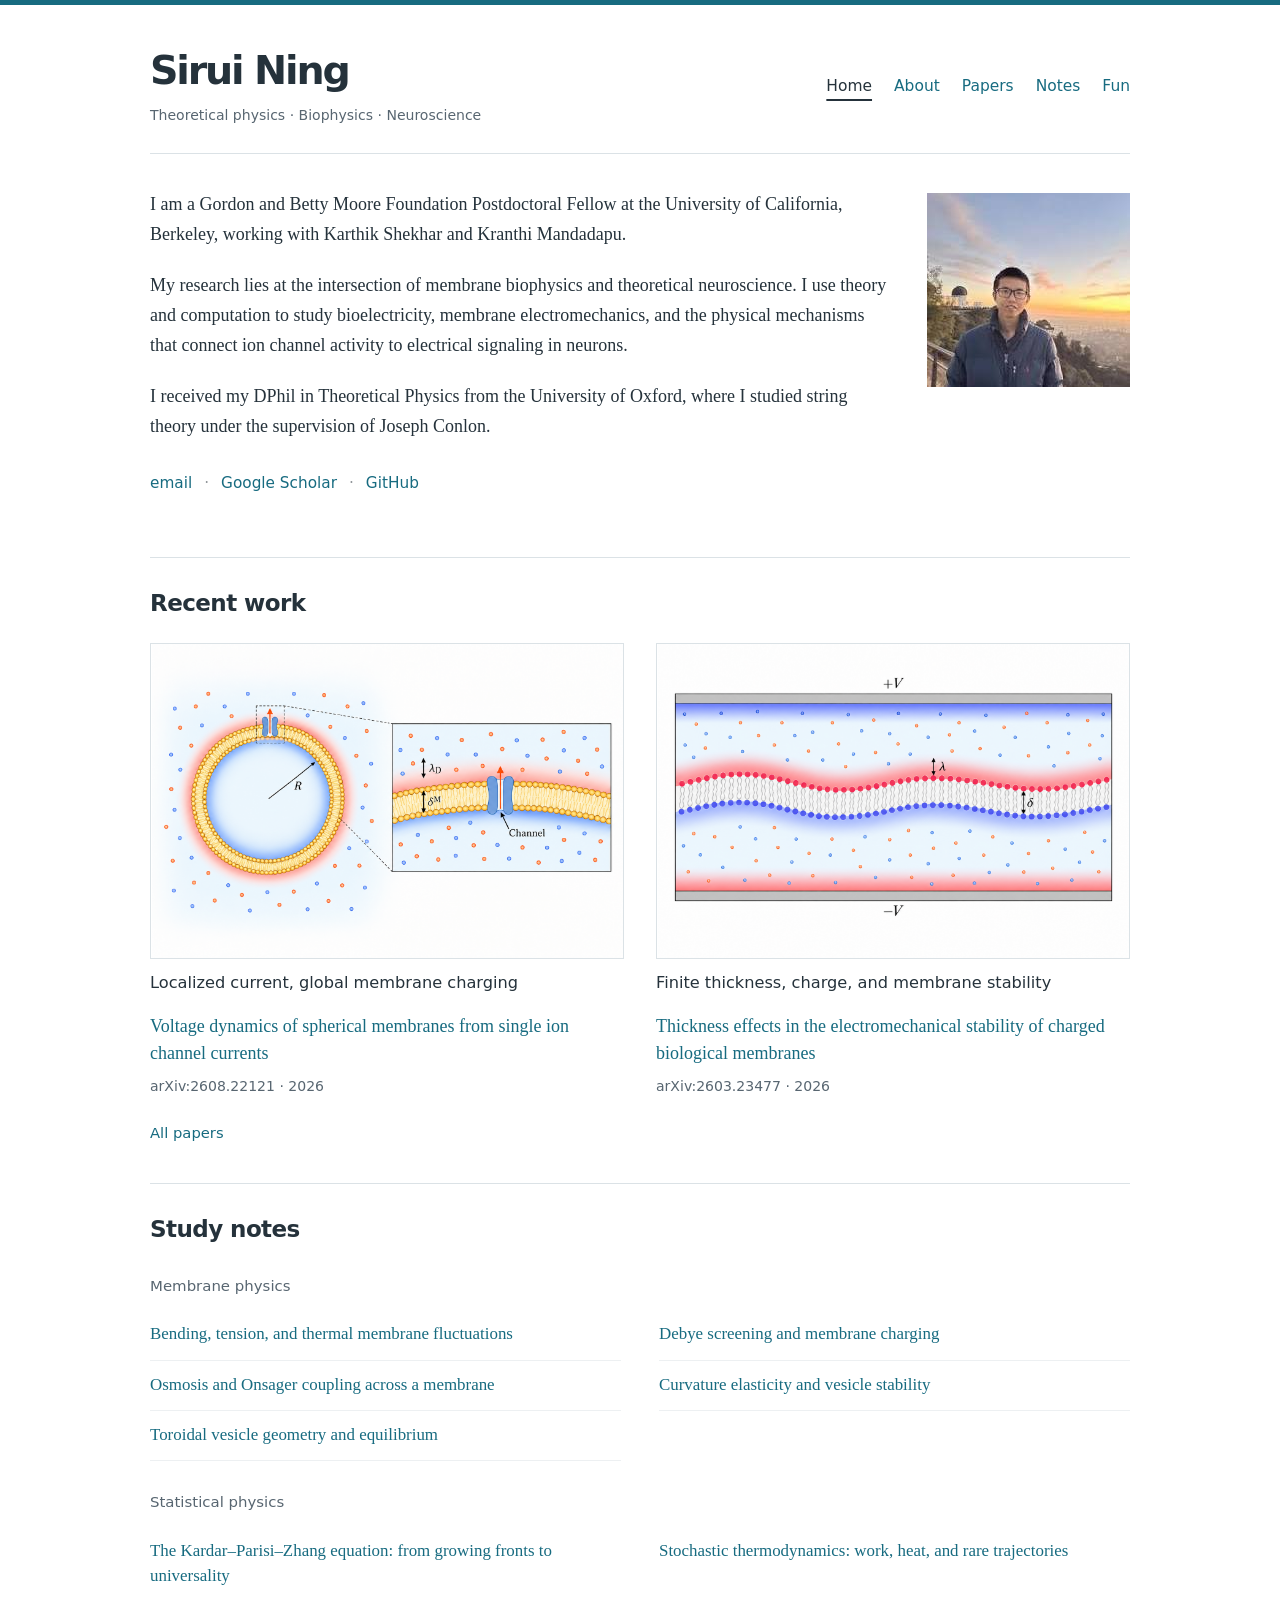
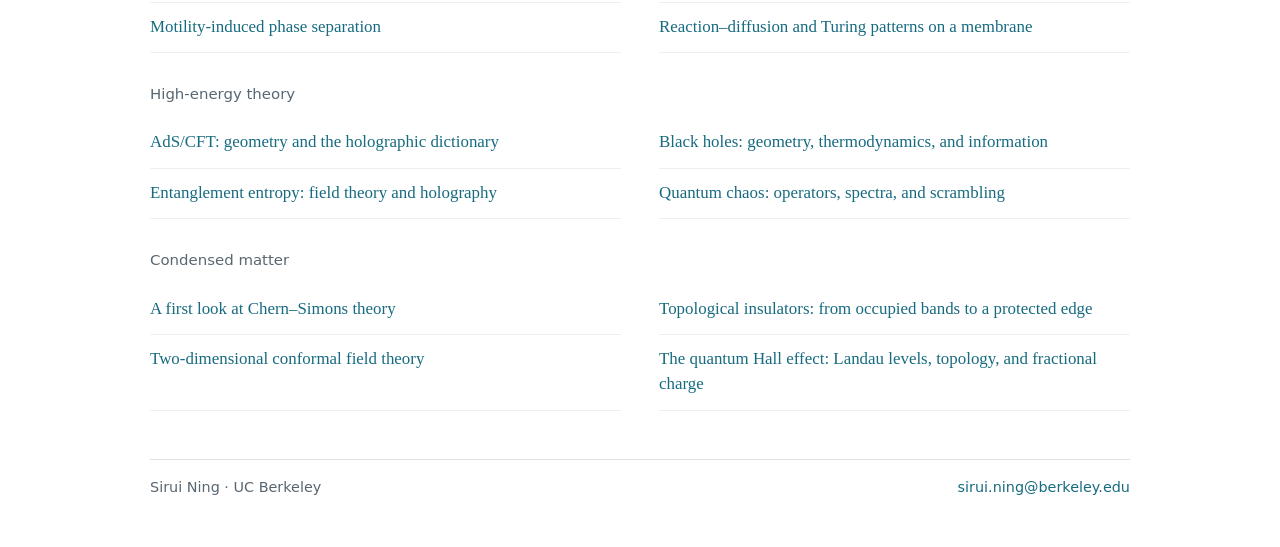
==== commit 9cedcf52: "Add detailed reproduction of the 1990 toroidal vesicle calculation Add an eight-page study note cove" ====
--- a/index.html
+++ b/index.html
@@ -41,6 +41,7 @@
 <li><a href="membrane-charging.pdf">Debye screening and membrane charging</a></li>
 <li><a href="osmosis-onsager.pdf">Osmosis and Onsager coupling across a membrane</a></li>
 <li><a href="ouyang-red-blood-cells.pdf">Curvature elasticity and vesicle stability</a></li>
+<li><a href="toroidal-vesicles.pdf">Toroidal vesicle geometry and equilibrium</a></li>
 </ul>
 <h3 class="notes-group">Statistical physics</h3><ul class="notes-list">
 <li><a href="kpz-equation.pdf">The Kardar–Parisi–Zhang equation: from growing fronts to universality</a></li>
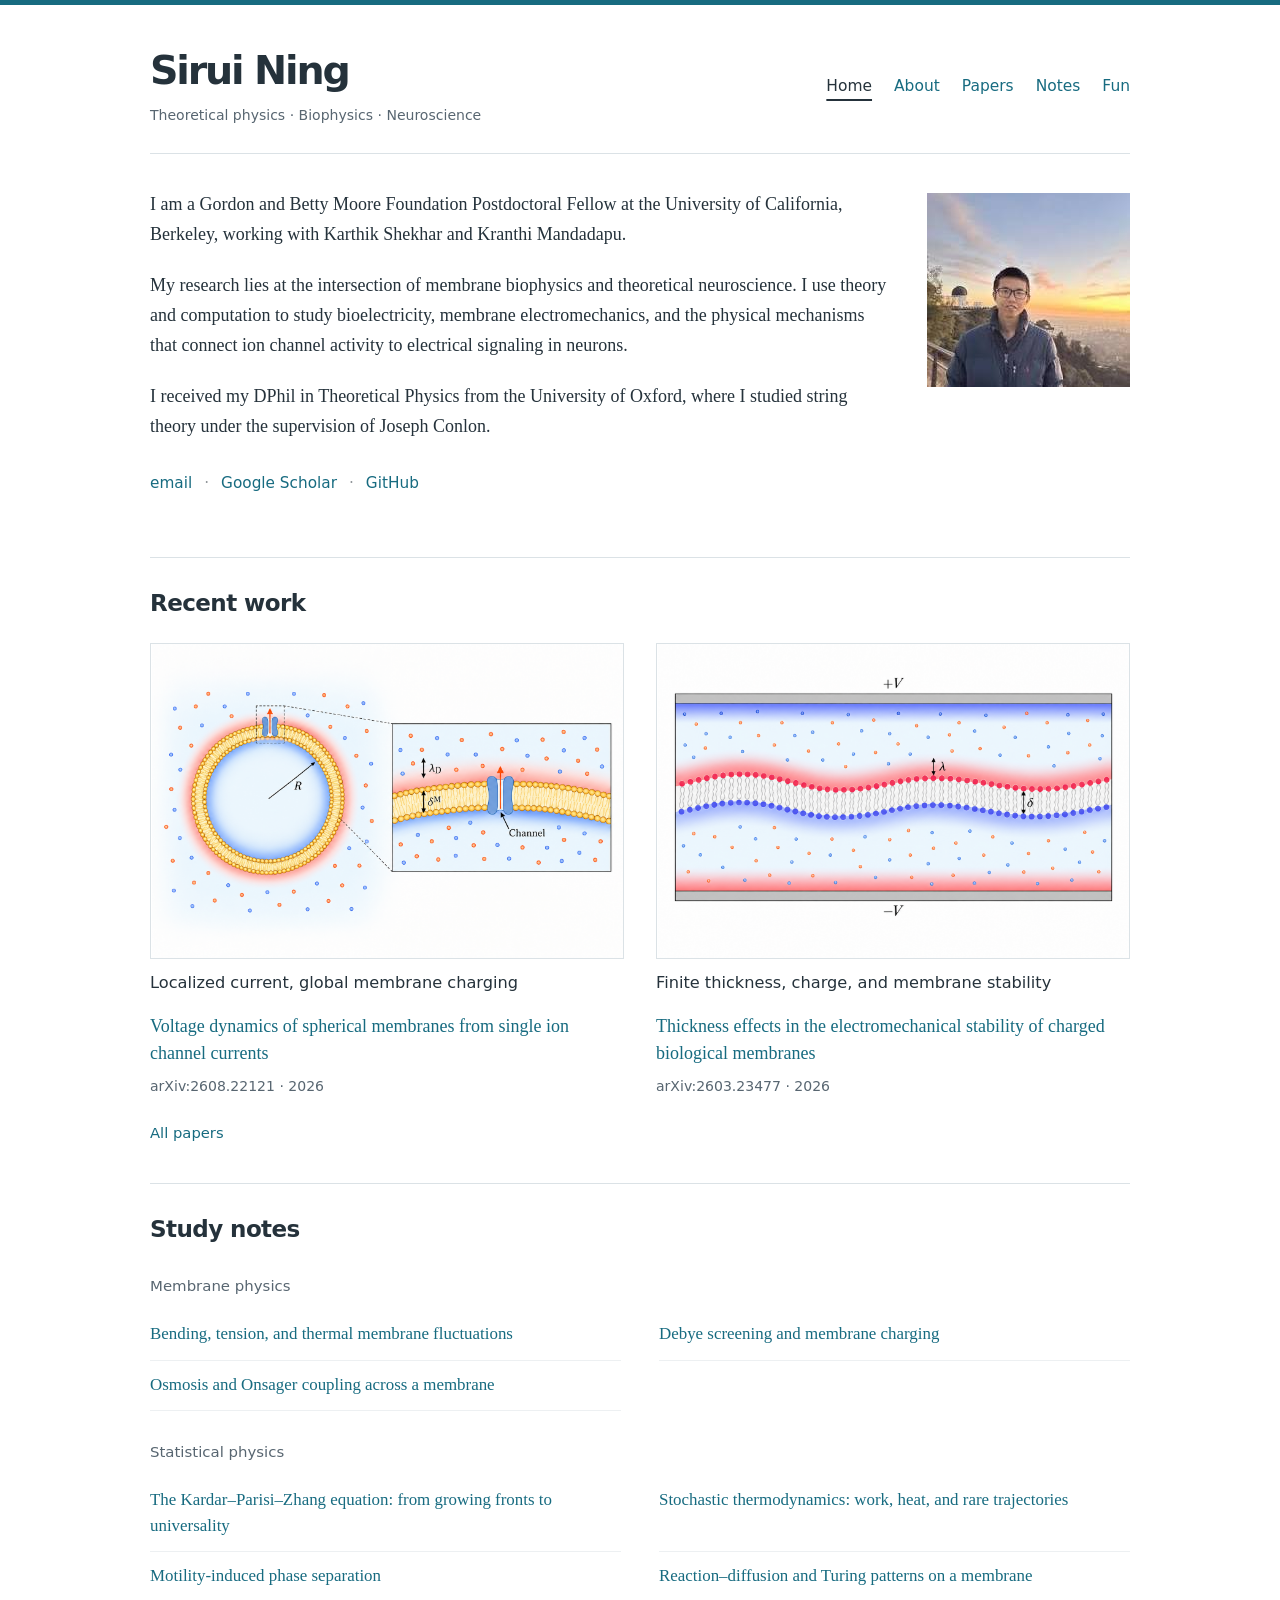
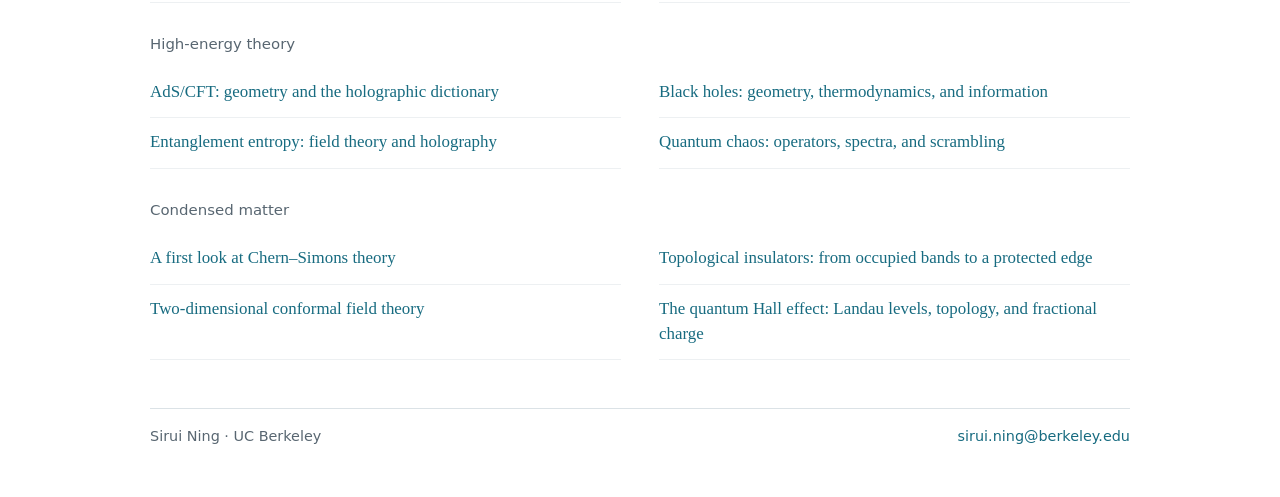
==== commit 378426f1: "Remove two study notes from homepage" ====
--- a/index.html
+++ b/index.html
@@ -40,8 +40,6 @@
 <li><a href="membrane-fluctuations.pdf">Bending, tension, and thermal membrane fluctuations</a></li>
 <li><a href="membrane-charging.pdf">Debye screening and membrane charging</a></li>
 <li><a href="osmosis-onsager.pdf">Osmosis and Onsager coupling across a membrane</a></li>
-<li><a href="ouyang-red-blood-cells.pdf">Curvature elasticity and vesicle stability</a></li>
-<li><a href="toroidal-vesicles.pdf">Toroidal vesicle geometry and equilibrium</a></li>
 </ul>
 <h3 class="notes-group">Statistical physics</h3><ul class="notes-list">
 <li><a href="kpz-equation.pdf">The Kardar–Parisi–Zhang equation: from growing fronts to universality</a></li>
